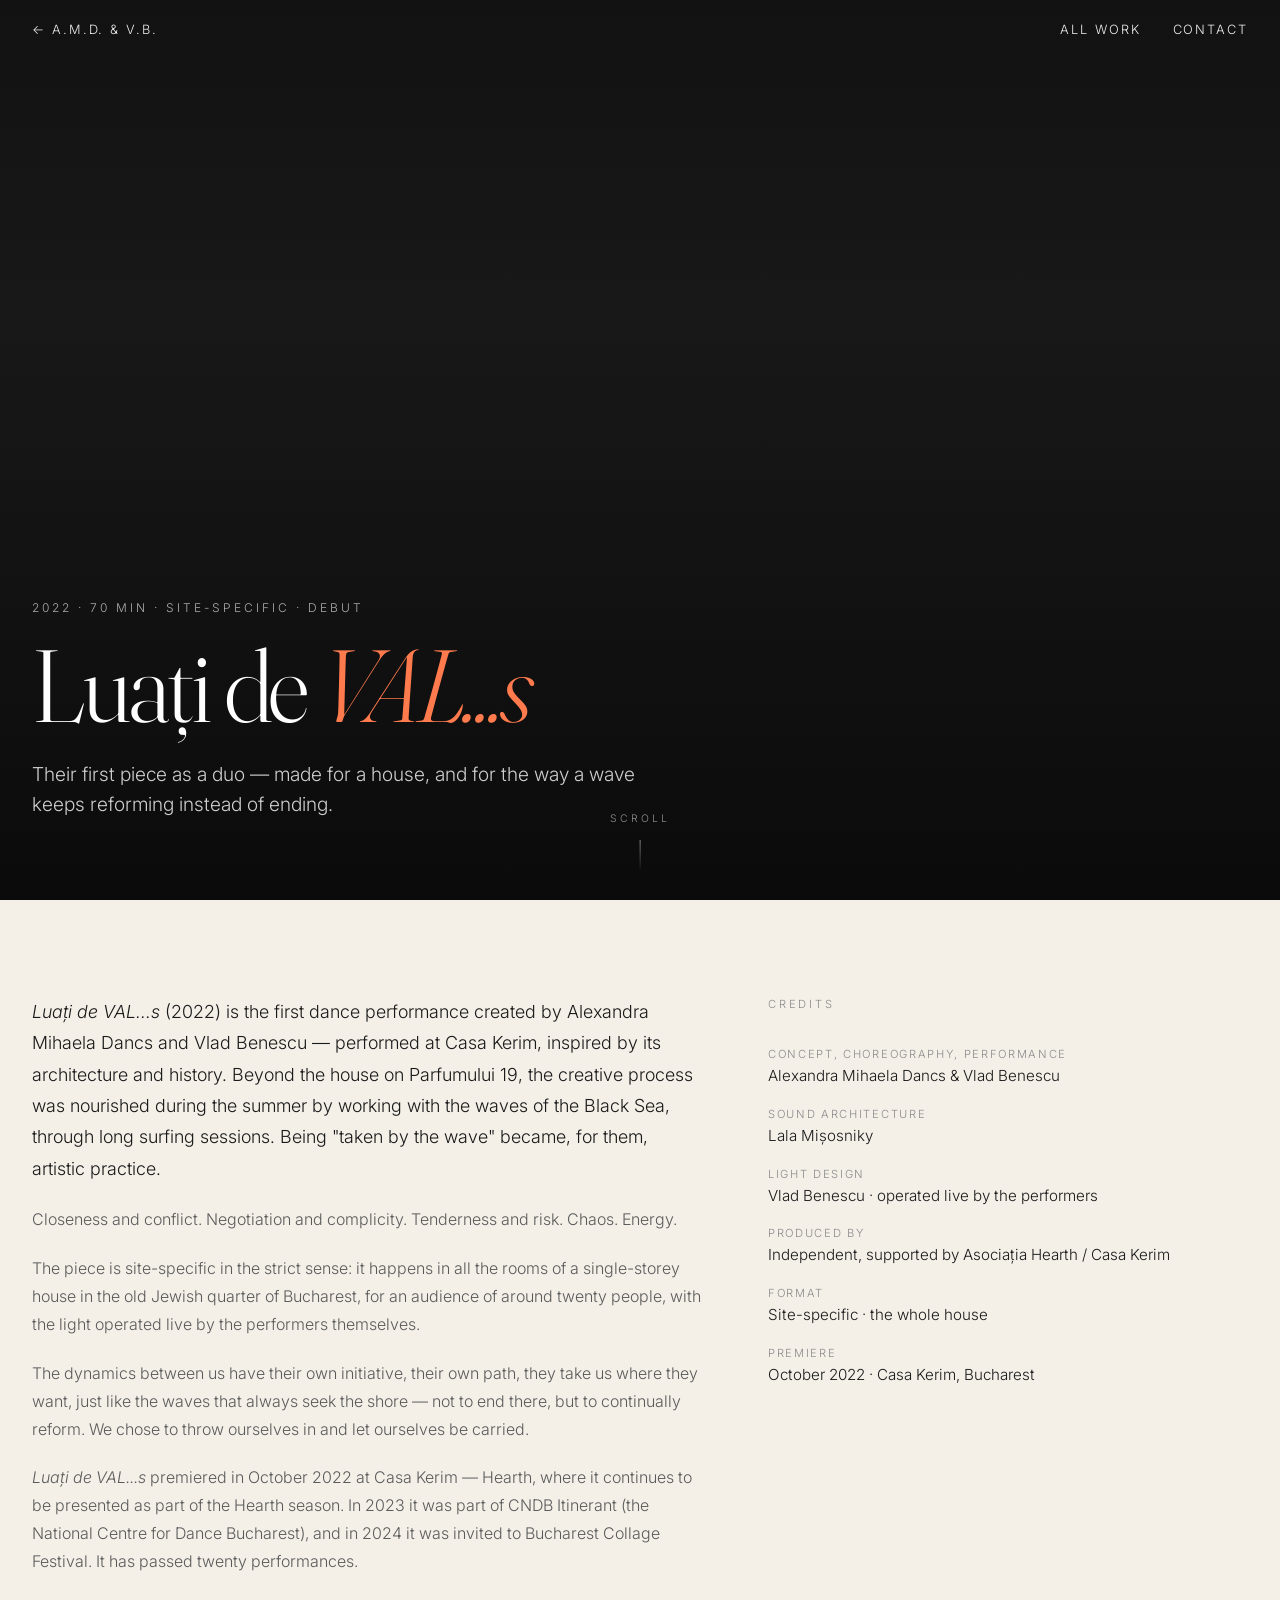
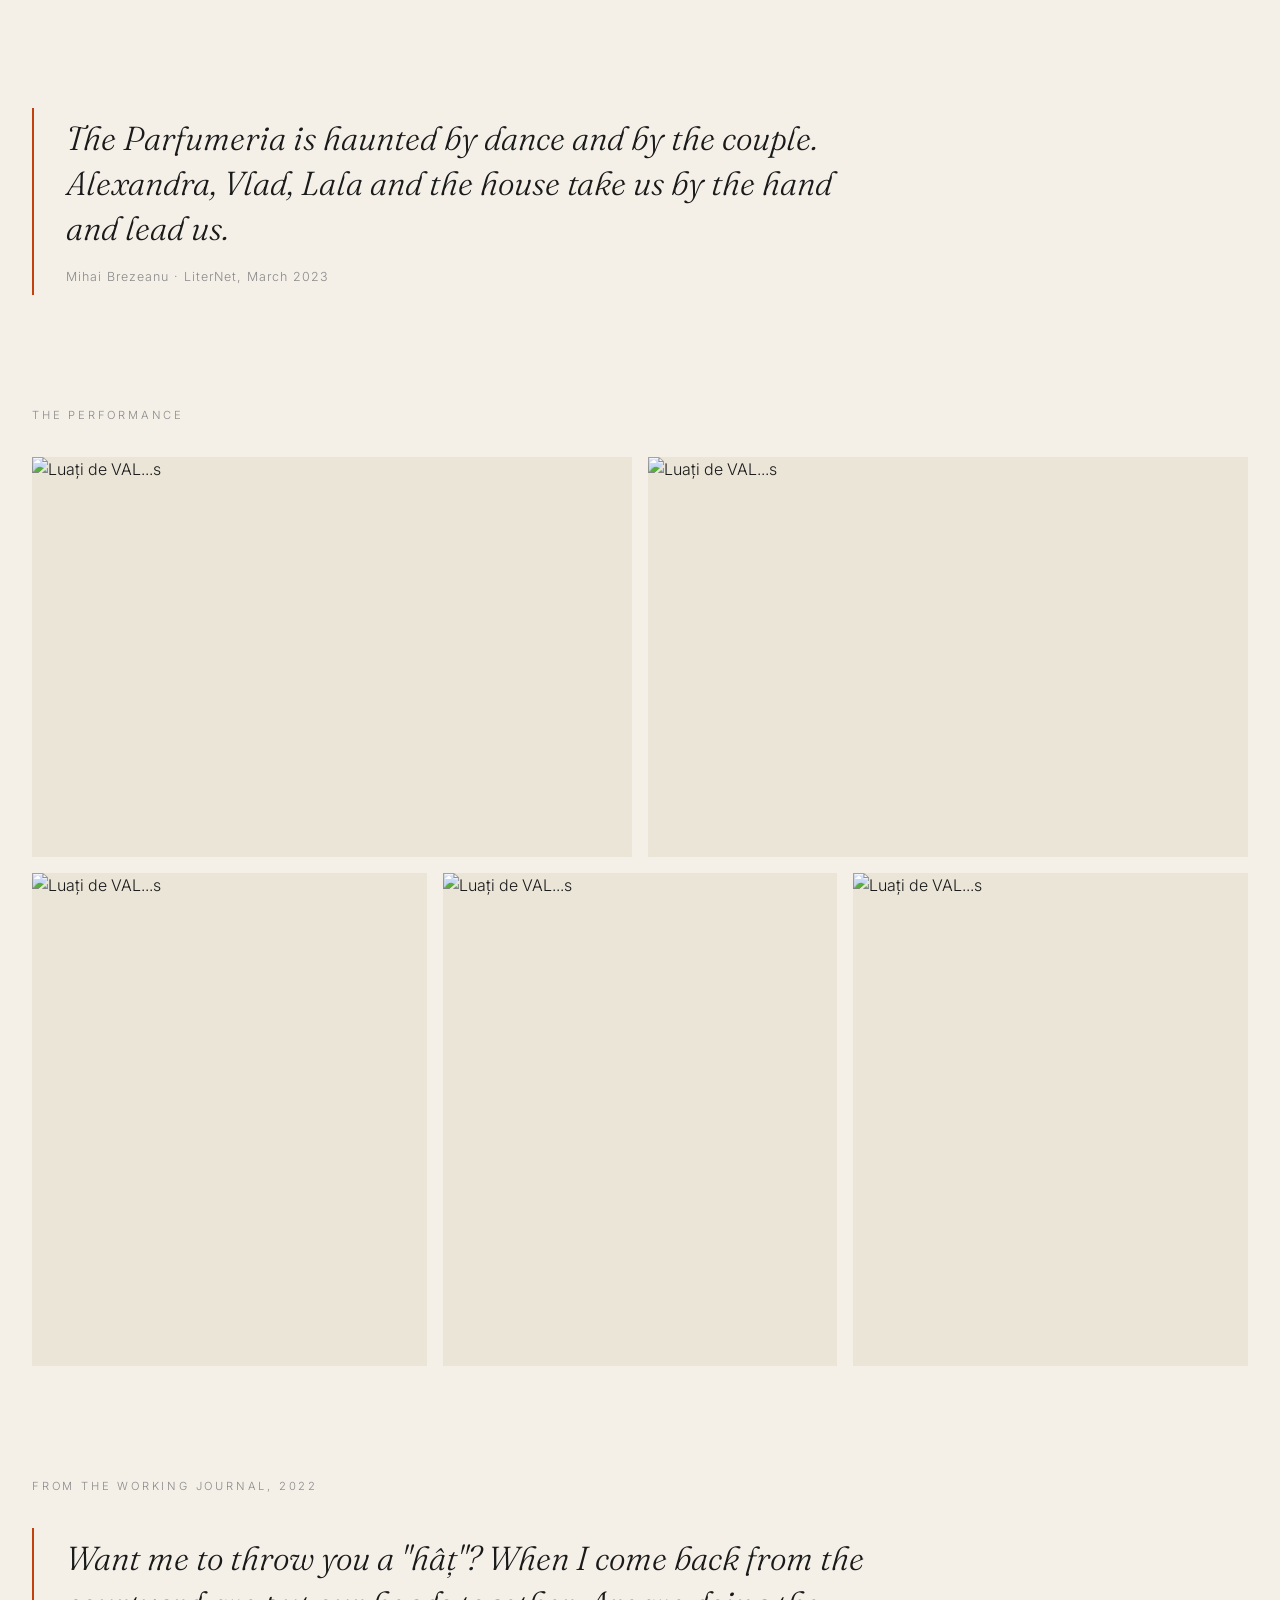
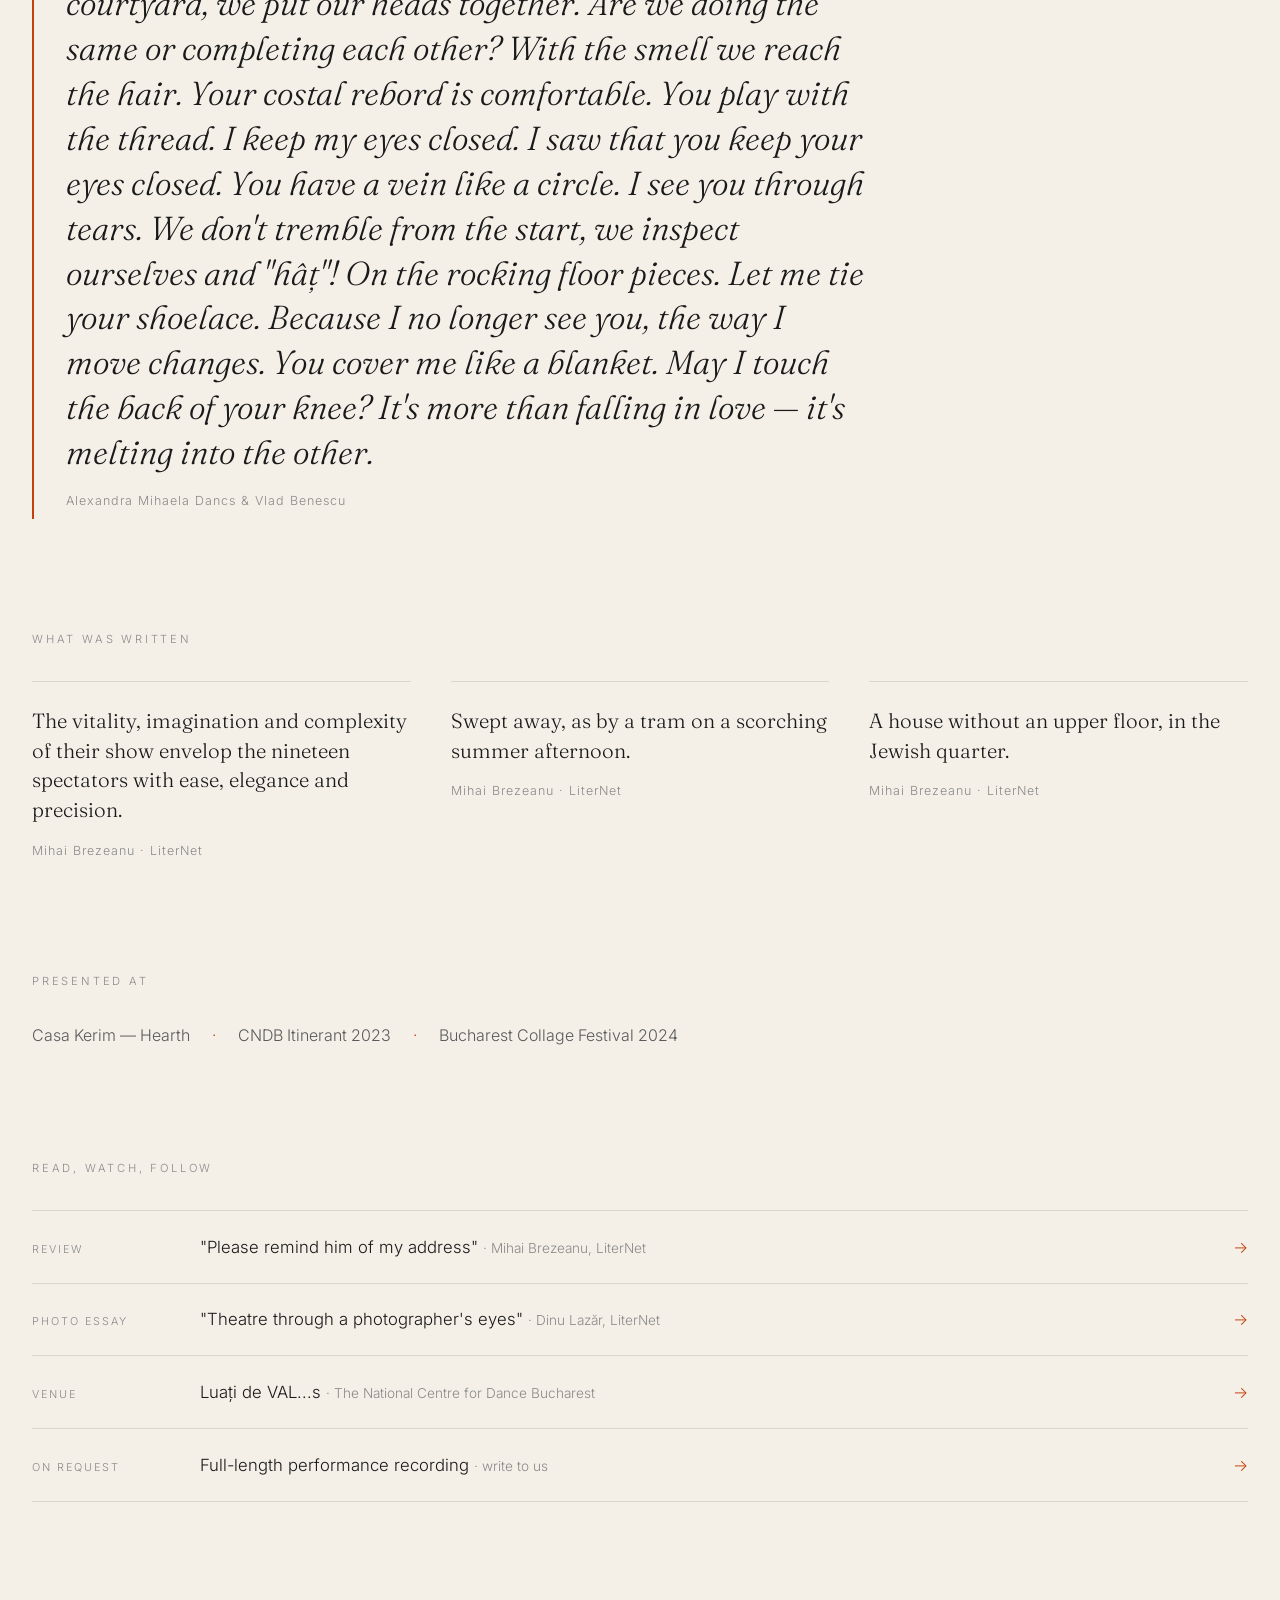
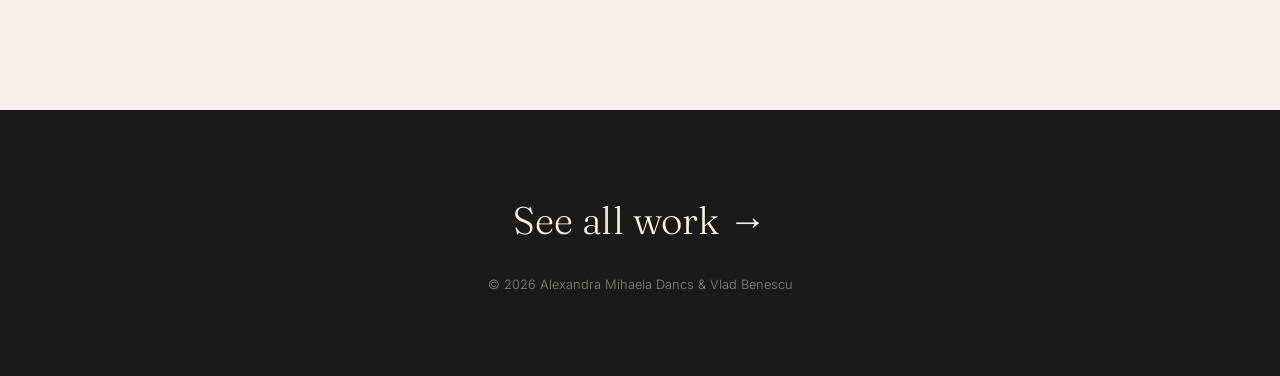
==== luati-de-vals.html @ 738cd543 "Add files via upload" ====
<!DOCTYPE html>
<html lang="en">
<head>
<meta charset="UTF-8">
<meta name="viewport" content="width=device-width, initial-scale=1.0">
<title>Luați de VAL...s &mdash; Alexandra Mihaela Dancs &amp; Vlad Benescu</title>
<meta name="description" content="Luați de VAL...s — the first performance created by Alexandra Mihaela Dancs and Vlad Benescu. A site-specific dance piece for a house on Parfumului street, born out of surfing the Black Sea.">

<meta property="og:title" content="Luați de VAL...s — Dancs &amp; Benescu">
<meta property="og:description" content="Their debut as a duo: a site-specific piece for a house in the old Jewish quarter of Bucharest, nourished by long surfing sessions on the Black Sea.">
<meta property="og:image" content="https://dancs-benescu.com/v01.jpg">
<meta property="og:url" content="https://dancs-benescu.com/luati-de-vals.html">
<meta property="og:type" content="article">

<link rel="preconnect" href="https://fonts.googleapis.com">
<link rel="preconnect" href="https://fonts.gstatic.com" crossorigin>
<link href="https://fonts.googleapis.com/css2?family=Inter:wght@300;400;500&family=Fraunces:opsz,wght@9..144,300;9..144,400;9..144,500&display=swap" rel="stylesheet">

<link rel="stylesheet" href="piece.css">
</head>
<body>

<div class="piece-topbar">
  <a href="index.html">&larr; A.M.D. &amp; V.B.</a>
  <nav>
    <a href="index.html#work">All work</a>
    <a href="index.html#contact">Contact</a>
  </nav>
</div>

<header class="piece-hero">
  <video class="piece-hero-media" id="heroVideo"
         poster="https://dancs-benescu.com/v01.jpg"
         autoplay muted loop playsinline preload="metadata">
    <source src="luati-de-vals-loop.mp4" type="video/mp4">
  </video>
  <div class="piece-hero-overlay"></div>

  <div class="piece-hero-inner">
    <p class="piece-hero-meta">2022 &middot; 70 min &middot; Site-specific &middot; Debut</p>
    <h1 class="piece-hero-title">Luați de <em>VAL...s</em></h1>
    <p class="piece-hero-tagline">
      Their first piece as a duo &mdash; made for a house, and for the way a wave keeps
      reforming instead of ending.
    </p>
  </div>

  <button class="piece-hero-sound" id="soundBtn" hidden>Sound on</button>
  <span class="piece-hero-hint">Scroll</span>
</header>

<main class="piece-page">

  <section class="block reveal">
    <div class="block-split">
      <div class="prose">
        <p>
          <em>Luați de VAL...s</em> (2022) is the first dance performance created by Alexandra Mihaela
          Dancs and Vlad Benescu &mdash; performed at Casa Kerim, inspired by its architecture and
          history. Beyond the house on Parfumului 19, the creative process was nourished during the
          summer by working with the waves of the Black Sea, through long surfing sessions. Being
          "taken by the wave" became, for them, artistic practice.
        </p>
        <p>
          Closeness and conflict. Negotiation and complicity. Tenderness and risk. Chaos. Energy.
        </p>
        <p>
          The piece is site-specific in the strict sense: it happens in all the rooms of a single-storey
          house in the old Jewish quarter of Bucharest, for an audience of around twenty people, with
          the light operated live by the performers themselves.
        </p>
        <p>
          The dynamics between us have their own initiative, their own path, they take us where they
          want, just like the waves that always seek the shore &mdash; not to end there, but to
          continually reform. We chose to throw ourselves in and let ourselves be carried.
        </p>
        <p>
          <em>Luați de VAL...s</em> premiered in October 2022 at Casa Kerim &mdash; Hearth, where it
          continues to be presented as part of the Hearth season. In 2023 it was part of CNDB Itinerant
          (the National Centre for Dance Bucharest), and in 2024 it was invited to Bucharest Collage
          Festival. It has passed twenty performances.
        </p>
      </div>

      <div class="credits">
        <p class="block-label">Credits</p>
        <dl>
          <dt>Concept, choreography, performance</dt>
          <dd>Alexandra Mihaela Dancs &amp; Vlad Benescu</dd>

          <dt>Sound architecture</dt>
          <dd>Lala Mișosniky</dd>

          <dt>Light design</dt>
          <dd>Vlad Benescu &middot; operated live by the performers</dd>

          <dt>Produced by</dt>
          <dd>Independent, supported by Asociația Hearth / Casa Kerim</dd>

          <dt>Format</dt>
          <dd>Site-specific &middot; the whole house</dd>

          <dt>Premiere</dt>
          <dd>October 2022 &middot; Casa Kerim, Bucharest</dd>
        </dl>
      </div>
    </div>
  </section>

  <section class="block reveal">
    <figure class="quote pull-quote">
      <blockquote>
        The Parfumeria is haunted by dance and by the couple. Alexandra, Vlad, Lala and the house take
        us by the hand and lead us.
      </blockquote>
      <figcaption>Mihai Brezeanu &middot; LiterNet, March 2023</figcaption>
    </figure>
  </section>

  <section class="block reveal">
    <p class="block-label">The performance</p>
    <div class="piece-gallery">
      <figure class="pg-half"><img src="https://dancs-benescu.com/v01.jpg" alt="Luați de VAL...s" loading="lazy"></figure>
      <figure class="pg-half"><img src="https://dancs-benescu.com/v02.jpg" alt="Luați de VAL...s" loading="lazy"></figure>
      <figure class="pg-third"><img src="https://dancs-benescu.com/v03.jpg" alt="Luați de VAL...s" loading="lazy"></figure>
      <figure class="pg-third"><img src="https://dancs-benescu.com/v04.jpg" alt="Luați de VAL...s" loading="lazy"></figure>
      <figure class="pg-third"><img src="https://dancs-benescu.com/v05.jpg" alt="Luați de VAL...s" loading="lazy"></figure>
    </div>
  </section>

  <!-- ═══════════ CITAT DIN JURNALUL DE LUCRU ═══════════ -->
  <section class="block reveal">
    <p class="block-label">From the working journal, 2022</p>
    <figure class="quote pull-quote">
      <blockquote>
        Want me to throw you a "hâț"? When I come back from the courtyard, we put our heads together.
        Are we doing the same or completing each other? With the smell we reach the hair. Your costal
        rebord is comfortable. You play with the thread. I keep my eyes closed. I saw that you keep your
        eyes closed. You have a vein like a circle. I see you through tears. We don't tremble from the
        start, we inspect ourselves and "hâț"! On the rocking floor pieces. Let me tie your shoelace.
        Because I no longer see you, the way I move changes. You cover me like a blanket. May I touch
        the back of your knee? It's more than falling in love &mdash; it's melting into the other.
      </blockquote>
      <figcaption>Alexandra Mihaela Dancs &amp; Vlad Benescu</figcaption>
    </figure>
  </section>

  <section class="block reveal">
    <p class="block-label">What was written</p>
    <div class="quotes">

      <figure class="quote">
        <blockquote>
          The vitality, imagination and complexity of their show envelop the nineteen spectators with
          ease, elegance and precision.
        </blockquote>
        <figcaption>Mihai Brezeanu &middot; LiterNet</figcaption>
      </figure>

      <figure class="quote">
        <blockquote>
          Swept away, as by a tram on a scorching summer afternoon.
        </blockquote>
        <figcaption>Mihai Brezeanu &middot; LiterNet</figcaption>
      </figure>

      <figure class="quote">
        <blockquote>
          A house without an upper floor, in the Jewish quarter.
        </blockquote>
        <figcaption>Mihai Brezeanu &middot; LiterNet</figcaption>
      </figure>

    </div>
  </section>

  <section class="block reveal">
    <p class="block-label">Presented at</p>
    <ul class="venue-list">
      <li>Casa Kerim &mdash; Hearth</li>
      <li>CNDB Itinerant 2023</li>
      <li>Bucharest Collage Festival 2024</li>
    </ul>
  </section>

  <section class="block reveal">
    <p class="block-label">Read, watch, follow</p>
    <div class="link-rows">

      <a class="link-row" href="https://agenda.liternet.ro/articol/27188/Mihai-Brezeanu/Sa-i-amintiti-va-rog-frumos-adresa-mea-Luati-de-Vals.html" target="_blank" rel="noopener">
        <span class="link-kind">Review</span>
        <span class="link-title">"Please remind him of my address" <span>· Mihai Brezeanu, LiterNet</span></span>
        <span class="link-arrow">&rarr;</span>
      </a>

      <a class="link-row" href="https://agenda.liternet.ro/articol/27408/Dinu-Lazar/Teatrul-prin-ochi-de-fotograf-XVIII-Luati-de-Vals.html" target="_blank" rel="noopener">
        <span class="link-kind">Photo essay</span>
        <span class="link-title">"Theatre through a photographer's eyes" <span>· Dinu Lazăr, LiterNet</span></span>
        <span class="link-arrow">&rarr;</span>
      </a>

      <a class="link-row" href="https://cndb.ro/new_events/luati-de-val-s-2/" target="_blank" rel="noopener">
        <span class="link-kind">Venue</span>
        <span class="link-title">Luați de VAL...s <span>· The National Centre for Dance Bucharest</span></span>
        <span class="link-arrow">&rarr;</span>
      </a>

      <a class="link-row" href="mailto:vladbenescu@gmail.com?subject=Luati%20de%20VALs%20-%20full-length%20recording%20request">
        <span class="link-kind">On request</span>
        <span class="link-title">Full-length performance recording <span>· write to us</span></span>
        <span class="link-arrow">&rarr;</span>
      </a>

    </div>
  </section>

</main>

<footer class="piece-footer">
  <a href="index.html#work">See all work &rarr;</a>
  <p>&copy; <span id="year">2026</span> Alexandra Mihaela Dancs &amp; Vlad Benescu</p>
</footer>

<div class="zoom" id="zoom">
  <button class="zoom-nav zoom-prev" id="zoomPrev" aria-label="Previous photo">&larr;</button>
  <img alt="">
  <button class="zoom-nav zoom-next" id="zoomNext" aria-label="Next photo">&rarr;</button>
  <span class="zoom-counter" id="zoomCounter"></span>
</div>

<script src="piece.js"></script>
</body>
</html>
---- piece.css ----
/* ═══════════════════════════════════════════════════════════════
   PIECE.CSS — stilul paginilor individuale de spectacol.
   Un singur fișier folosit de toate paginile (trilureelu.html etc.),
   ca să se schimbe designul într-un singur loc.
   Culorile și fonturile sunt aceleași ca în index.html.
   ═══════════════════════════════════════════════════════════════ */

:root {
  --bg: #f4f0e8;
  --bg-soft: #ebe5d8;
  --ink: #1a1a1a;
  --ink-soft: #5a5a5a;
  --ink-faint: #8a8a8a;
  --accent: #c2410c;
  --accent-light: #ff7a4d;
  --line: rgba(26, 26, 26, 0.12);

  --font-sans: 'Inter', system-ui, -apple-system, 'Segoe UI', sans-serif;
  --font-serif: 'Fraunces', Georgia, 'Times New Roman', serif;
  --ease: cubic-bezier(0.22, 1, 0.36, 1);
}

* { margin: 0; padding: 0; box-sizing: border-box; }

html { scroll-behavior: smooth; }

body {
  background: var(--bg);
  color: var(--ink);
  font-family: var(--font-sans);
  font-weight: 300;
  line-height: 1.6;
  -webkit-font-smoothing: antialiased;
  overflow-x: hidden;
}

img { max-width: 100%; display: block; }

.sr-only {
  position: absolute;
  width: 1px; height: 1px;
  padding: 0; margin: -1px;
  overflow: hidden;
  clip: rect(0 0 0 0);
  white-space: nowrap;
}

/* ============ BARA DE SUS ============ */
.piece-topbar {
  position: fixed;
  top: 0; left: 0; right: 0;
  z-index: 100;
  display: flex;
  justify-content: space-between;
  align-items: center;
  padding: 1.25rem 2rem;
  color: #fff;
  mix-blend-mode: difference;
  font-size: 0.8rem;
  letter-spacing: 0.15em;
  text-transform: uppercase;
}

.piece-topbar a { color: inherit; text-decoration: none; transition: opacity 0.3s; }
.piece-topbar a:hover { opacity: 0.6; }
.piece-topbar nav { display: flex; gap: 2rem; }

/* ============ HERO CU VIDEO ============
   <video> rulează un loop scurt, fără sunet. Dacă fișierul video
   lipsește sau browserul refuză autoplay, rămâne afișat `poster`,
   care se mișcă lent (ken-burns) ca să nu pară înghețat. */
.piece-hero {
  position: relative;
  height: 100svh;
  min-height: 32rem;
  overflow: hidden;
  display: flex;
  align-items: flex-end;
  background: var(--ink);
}

.piece-hero-media {
  position: absolute;
  inset: 0;
  width: 100%;
  height: 100%;
  object-fit: cover;
  animation: ken-burns 24s var(--ease) infinite alternate;
}

@keyframes ken-burns {
  from { transform: scale(1.04) translate3d(0, 0, 0); }
  to   { transform: scale(1.14) translate3d(-1.5%, -1.5%, 0); }
}

/* întunecă imaginea ca textul să rămână lizibil */
.piece-hero-overlay {
  position: absolute;
  inset: 0;
  background:
    linear-gradient(180deg, rgba(8,8,8,0.45) 0%, rgba(8,8,8,0.1) 35%, rgba(8,8,8,0.85) 100%);
}

.piece-hero-inner {
  position: relative;
  z-index: 2;
  width: 100%;
  max-width: 1400px;
  margin: 0 auto;
  padding: 0 2rem 5rem;
  color: #fff;
}

.piece-hero-meta {
  font-size: 0.75rem;
  letter-spacing: 0.25em;
  text-transform: uppercase;
  color: rgba(255, 255, 255, 0.65);
  margin-bottom: 1.25rem;
}

.piece-hero-title {
  font-family: var(--font-serif);
  font-weight: 300;
  font-size: clamp(2.75rem, 8vw, 6.5rem);
  line-height: 0.95;
  letter-spacing: -0.03em;
}

.piece-hero-title em { font-style: italic; color: var(--accent-light); }

.piece-hero-tagline {
  margin-top: 1.5rem;
  max-width: 40rem;
  font-size: clamp(1rem, 1.6vw, 1.2rem);
  color: rgba(255, 255, 255, 0.8);
}

/* indicatorul de scroll — dispare după ce pleci de pe hero */
.piece-hero-hint {
  position: absolute;
  left: 50%;
  bottom: 1.75rem;
  transform: translateX(-50%);
  z-index: 3;
  color: rgba(255, 255, 255, 0.55);
  font-size: 0.65rem;
  letter-spacing: 0.3em;
  text-transform: uppercase;
  transition: opacity 0.6s var(--ease);
}

.piece-hero-hint::after {
  content: '';
  display: block;
  width: 1px;
  height: 2rem;
  margin: 0.75rem auto 0;
  background: linear-gradient(rgba(255,255,255,0.5), transparent);
}

body.scrolled .piece-hero-hint { opacity: 0; }

/* buton de sunet, apare doar când există video cu sunet */
.piece-hero-sound {
  position: absolute;
  right: 2rem;
  bottom: 2rem;
  z-index: 3;
  background: rgba(0, 0, 0, 0.35);
  border: 1px solid rgba(255, 255, 255, 0.35);
  color: #fff;
  font-family: var(--font-sans);
  font-size: 0.65rem;
  letter-spacing: 0.2em;
  text-transform: uppercase;
  padding: 0.6rem 1rem;
  cursor: pointer;
  transition: background 0.25s ease;
}

.piece-hero-sound:hover { background: rgba(0, 0, 0, 0.6); }
.piece-hero-sound[hidden] { display: none; }

/* ============ STRUCTURA PAGINII ============ */
.piece-page {
  max-width: 1400px;
  margin: 0 auto;
  padding: 6rem 2rem;
}

.block { margin-bottom: 7rem; }

.block-label {
  font-size: 0.7rem;
  letter-spacing: 0.25em;
  text-transform: uppercase;
  color: var(--ink-faint);
  margin-bottom: 2rem;
}

/* text lung + credite, două coloane */
.block-split {
  display: grid;
  grid-template-columns: 1.4fr 1fr;
  gap: 4rem;
}

.prose p {
  font-size: clamp(1rem, 1.2vw, 1.1rem);
  line-height: 1.75;
  margin-bottom: 1.3rem;
  color: var(--ink-soft);
}

.prose p:first-child { color: var(--ink); font-size: clamp(1.1rem, 1.4vw, 1.25rem); }
.prose em { font-style: italic; }

/* ============ CREDITE ============ */
.credits dl { margin: 0; }

.credits dt {
  font-size: 0.7rem;
  letter-spacing: 0.15em;
  text-transform: uppercase;
  color: var(--ink-faint);
  margin-top: 1.1rem;
}

.credits dd { margin: 0 0 0.3rem; font-size: 0.95rem; }

/* ============ CITATE DIN PRESĂ ============ */
.quotes {
  display: grid;
  grid-template-columns: repeat(auto-fit, minmax(20rem, 1fr));
  gap: 2.5rem;
}

.quote {
  border-top: 1px solid var(--line);
  padding-top: 1.5rem;
}

.quote blockquote {
  font-family: var(--font-serif);
  font-size: clamp(1.15rem, 1.6vw, 1.4rem);
  line-height: 1.45;
  color: var(--ink);
  margin-bottom: 1rem;
}

.quote figcaption {
  font-size: 0.78rem;
  letter-spacing: 0.08em;
  color: var(--ink-faint);
}

.quote figcaption a { color: var(--ink-faint); }
.quote figcaption a:hover { color: var(--accent); }

/* un citat mare, singur pe rând */
.pull-quote {
  border: none;
  border-left: 2px solid var(--accent);
  padding: 0.5rem 0 0.5rem 2rem;
  max-width: 52rem;
}

.pull-quote blockquote {
  font-size: clamp(1.4rem, 2.6vw, 2.1rem);
  font-style: italic;
  line-height: 1.35;
}

/* ============ GALERIE ============ */
.piece-gallery {
  display: grid;
  grid-template-columns: repeat(12, 1fr);
  gap: 1rem;
}

.piece-gallery figure {
  overflow: hidden;
  background: var(--bg-soft);
  margin: 0;
}

.piece-gallery img {
  width: 100%;
  height: 100%;
  object-fit: cover;
  cursor: zoom-in;
  transition: transform 1.2s var(--ease);
}

.piece-gallery figure:hover img { transform: scale(1.04); }

.pg-wide  { grid-column: span 12; aspect-ratio: 21/9; }
.pg-half  { grid-column: span 6;  aspect-ratio: 3/2; }
.pg-third { grid-column: span 4;  aspect-ratio: 4/5; }

/* ============ VIDEO ÎN PAGINĂ ============ */
.video-wide {
  position: relative;
  width: 100%;
  aspect-ratio: 16/9;
  background: var(--bg-soft);
  margin-bottom: 1rem;
}

.video-wide iframe {
  position: absolute;
  inset: 0;
  width: 100%;
  height: 100%;
  border: 0;
}

.video-caption { font-size: 0.85rem; color: var(--ink-faint); }

/* ============ LOCURI UNDE A FOST JUCAT ============ */
.venue-list {
  display: flex;
  flex-wrap: wrap;
  gap: 1rem 3rem;
  list-style: none;
}

.venue-list li { font-size: 1rem; color: var(--ink-soft); position: relative; }

.venue-list li + li::before {
  content: '·';
  position: absolute;
  left: -1.6rem;
  color: var(--accent);
}

/* ============ LINKURI ============ */
.link-rows { border-top: 1px solid var(--line); }

.link-row {
  display: grid;
  grid-template-columns: 9rem 1fr auto;
  gap: 1.5rem;
  align-items: baseline;
  padding: 1.4rem 0;
  border-bottom: 1px solid var(--line);
  text-decoration: none;
  color: var(--ink);
  transition: background 0.25s ease, padding 0.25s ease;
}

.link-row:hover { background: var(--bg-soft); padding-left: 1rem; padding-right: 1rem; }

.link-kind {
  font-size: 0.68rem;
  letter-spacing: 0.18em;
  text-transform: uppercase;
  color: var(--ink-faint);
}

.link-title { font-size: 1.05rem; }
.link-title span { color: var(--ink-faint); font-size: 0.85rem; }
.link-arrow { color: var(--accent); }

/* ============ ÎNAPOI / FOOTER ============ */
.piece-footer {
  background: var(--ink);
  color: var(--bg);
  padding: 5rem 2rem;
  text-align: center;
}

.piece-footer a {
  color: var(--bg);
  text-decoration: none;
  font-family: var(--font-serif);
  font-size: clamp(1.5rem, 3vw, 2.4rem);
  transition: color 0.3s;
}

.piece-footer a:hover { color: var(--accent-light); }
.piece-footer p { margin-top: 1.5rem; font-size: 0.8rem; color: rgba(244, 240, 232, 0.5); }

/* ============ POZĂ MĂRITĂ ============ */
.zoom {
  position: fixed;
  inset: 0;
  background: rgba(8, 8, 8, 0.97);
  z-index: 10000;
  display: none;
  align-items: center;
  justify-content: center;
  padding: 2rem;
  cursor: zoom-out;
}

.zoom.open { display: flex; }

.zoom img { max-width: 100%; max-height: 100%; object-fit: contain; }

.zoom-nav {
  position: absolute;
  top: 50%;
  transform: translateY(-50%);
  background: none;
  border: none;
  color: rgba(255, 255, 255, 0.7);
  font-family: var(--font-sans);
  font-size: 2rem;
  line-height: 1;
  padding: 1.2rem;
  cursor: pointer;
  z-index: 2;
  transition: color 0.2s ease;
}

.zoom-nav:hover { color: #fff; }
.zoom-prev { left: 0.5rem; }
.zoom-next { right: 0.5rem; }
.zoom-nav[hidden] { display: none; }

.zoom-counter {
  position: absolute;
  bottom: 1.5rem;
  left: 50%;
  transform: translateX(-50%);
  color: rgba(255, 255, 255, 0.55);
  font-size: 0.75rem;
  letter-spacing: 0.15em;
}

body.zoom-open { overflow: hidden; }

/* ============ APARIȚIE LA SCROLL ============ */
.reveal {
  opacity: 0;
  transform: translateY(28px);
  transition: opacity 1s var(--ease), transform 1s var(--ease);
}

.reveal.in-view { opacity: 1; transform: translateY(0); }

/* ============ TELEFON ============ */
@media (max-width: 800px) {
  .piece-topbar { padding: 1rem 1.25rem; font-size: 0.7rem; letter-spacing: 0.1em; }
  .piece-topbar nav { gap: 1.25rem; }

  .piece-hero-inner { padding: 0 1.25rem 4rem; }
  .piece-hero-sound { right: 1.25rem; bottom: 1.25rem; }

  .piece-page { padding: 4rem 1.25rem; }
  .block { margin-bottom: 4.5rem; }
  .block-split { grid-template-columns: 1fr; gap: 2.5rem; }

  .quotes { gap: 2rem; }
  .pull-quote { padding-left: 1.25rem; }

  .piece-gallery { grid-template-columns: 1fr 1fr; gap: 0.5rem; }
  .piece-gallery figure { grid-column: auto !important; aspect-ratio: 1/1 !important; }

  .link-row { grid-template-columns: 1fr auto; gap: 0.4rem 1rem; }
  .link-kind { grid-column: 1 / -1; }

  .zoom { padding: 1rem; }
  .zoom-nav { font-size: 1.6rem; padding: 0.9rem 0.6rem; }
  .zoom-prev { left: 0; }
  .zoom-next { right: 0; }
}

@media (prefers-reduced-motion: reduce) {
  *, *::before, *::after {
    animation-duration: 0.01ms !important;
    animation-iteration-count: 1 !important;
    transition-duration: 0.01ms !important;
  }
  html { scroll-behavior: auto; }
  .piece-hero-media { animation: none; }
}
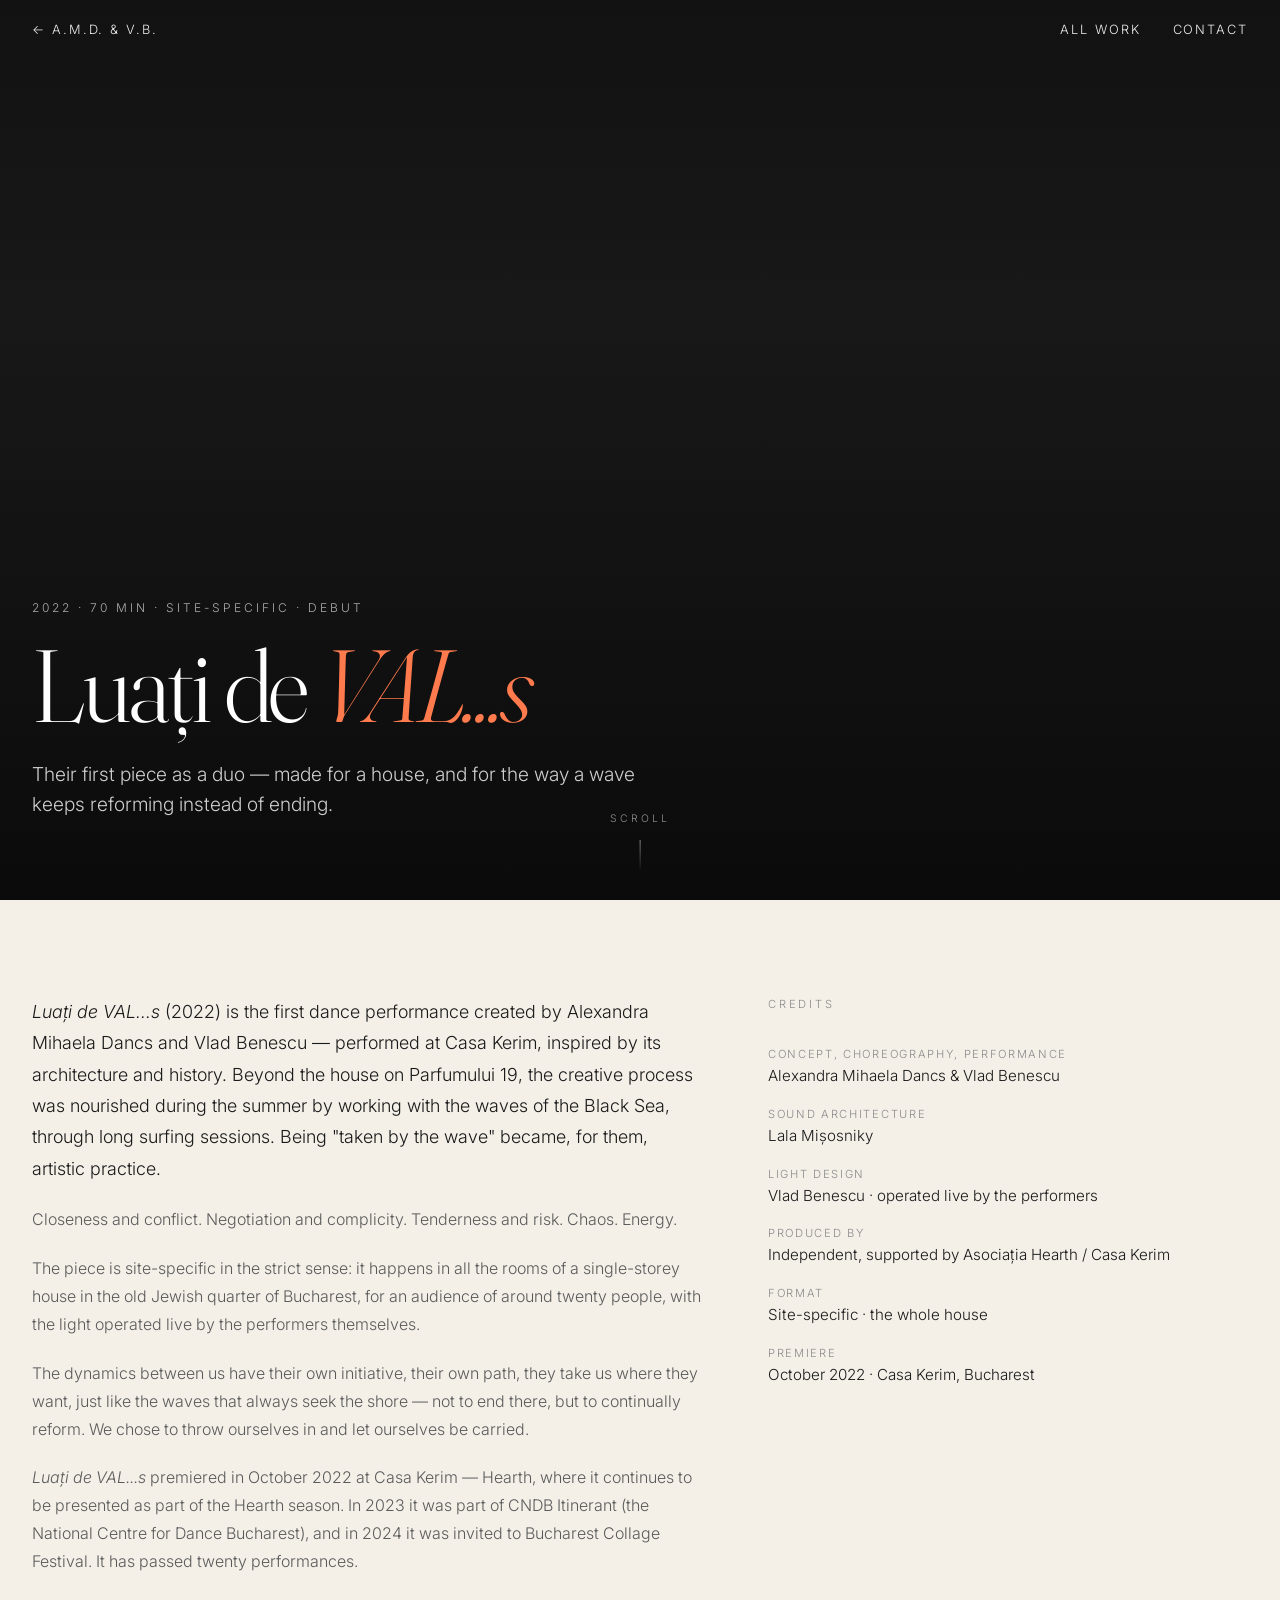
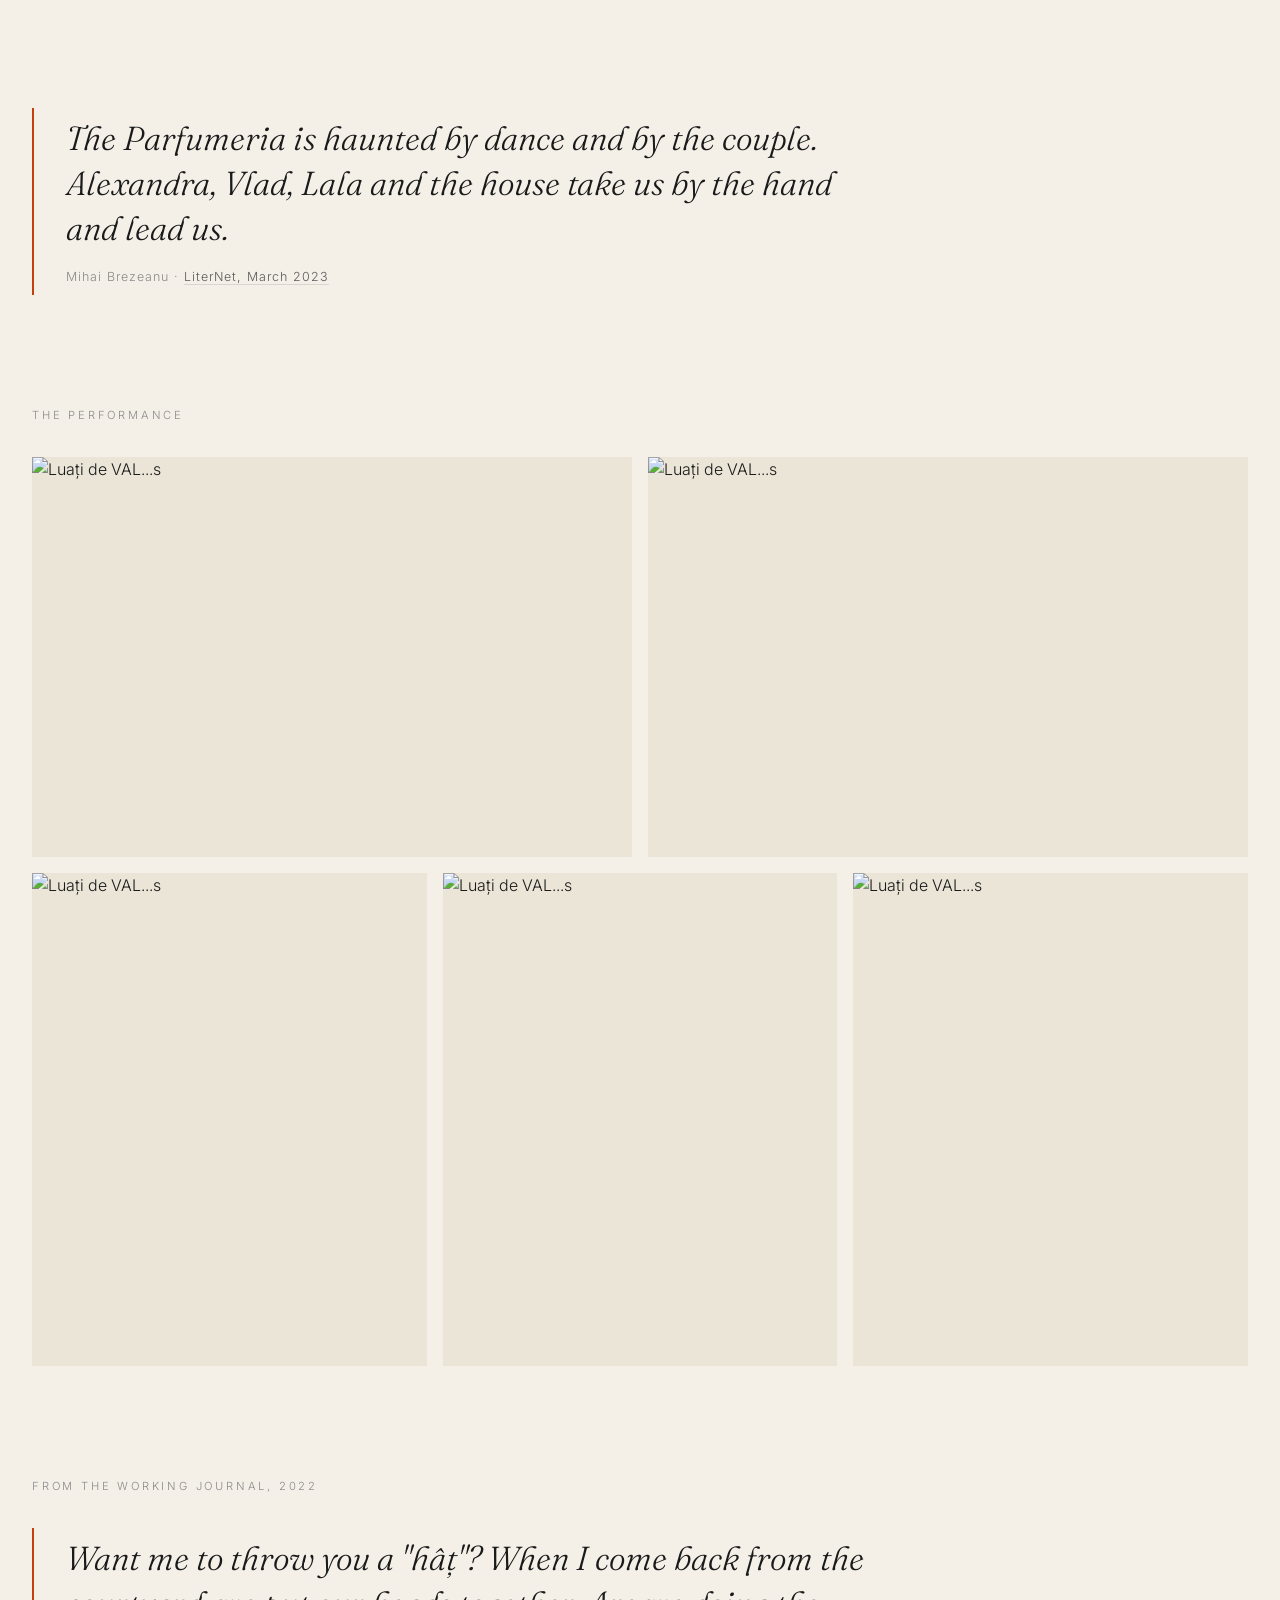
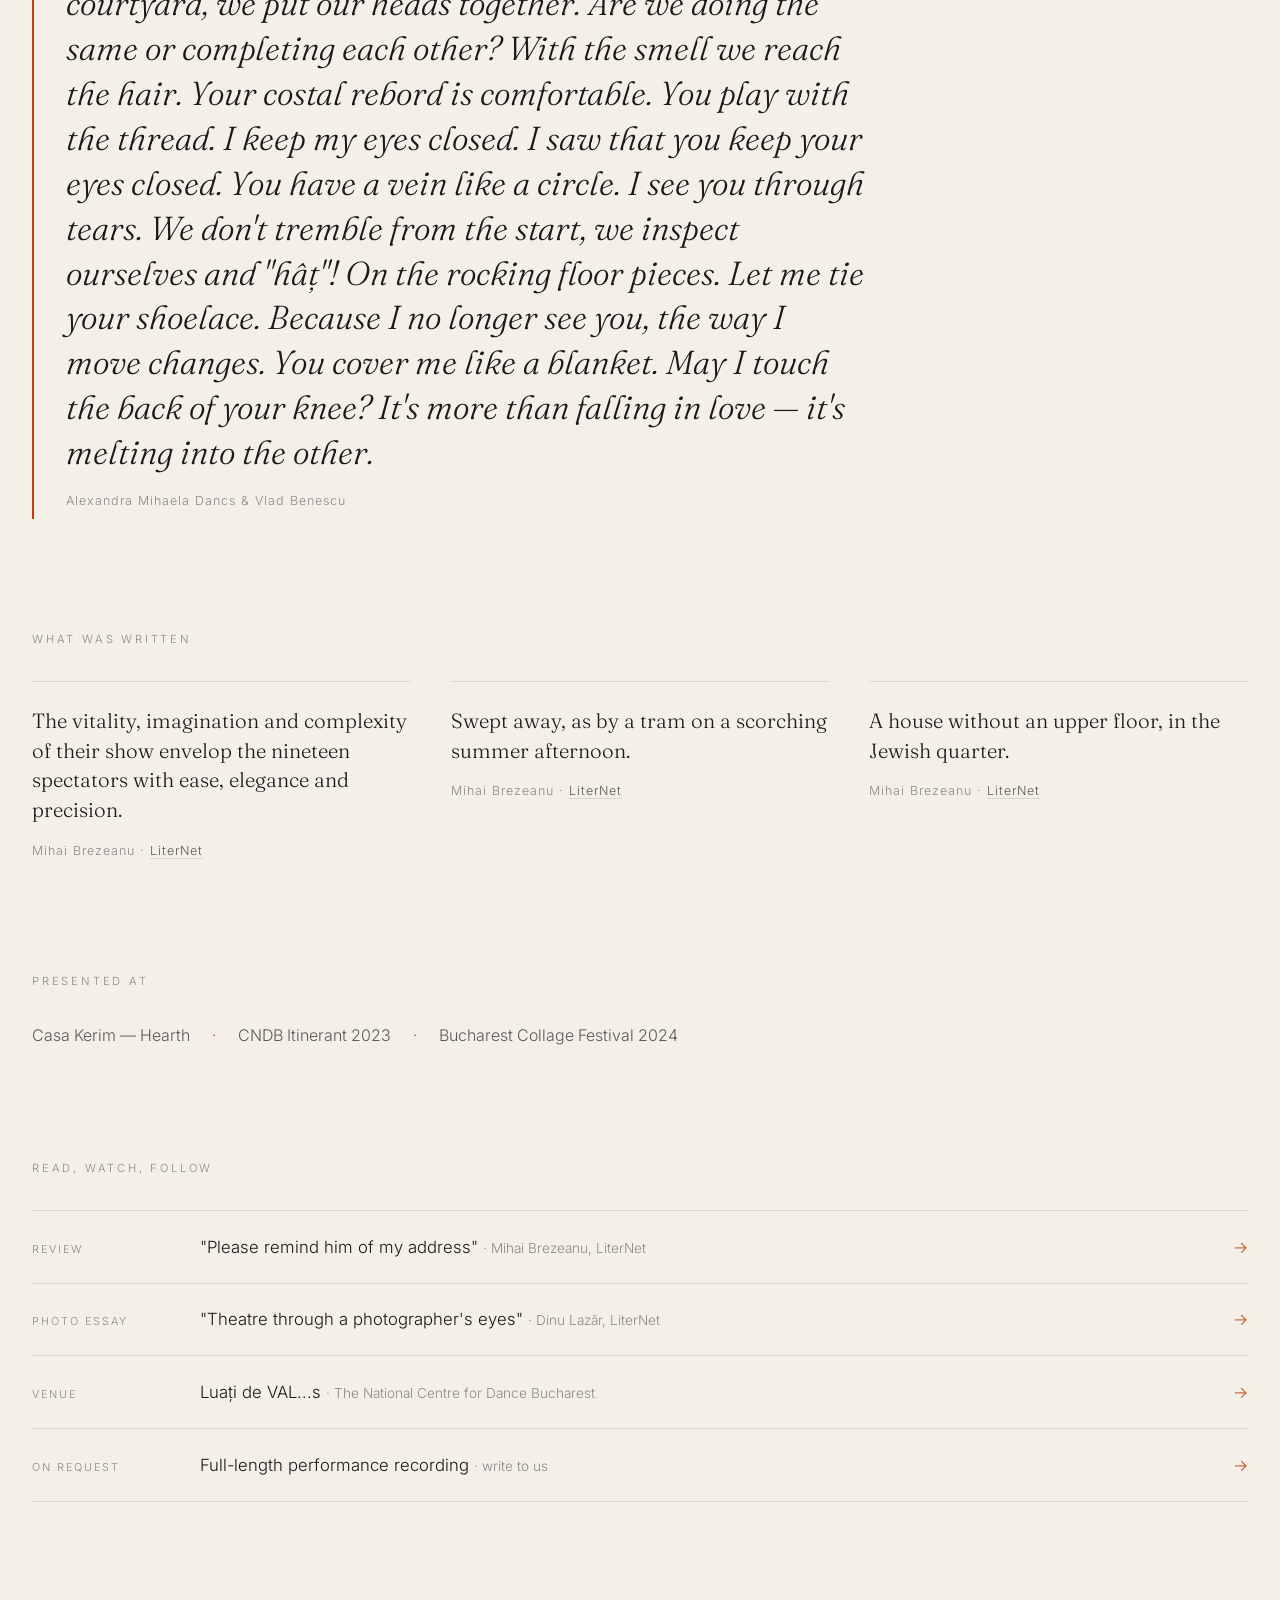
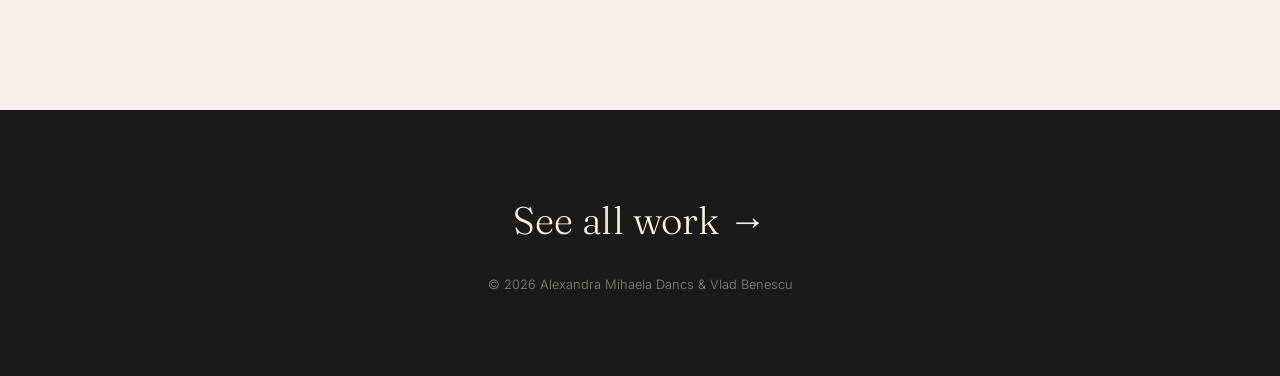
==== commit e38a604b: "Add files via upload" ====
--- a/luati-de-vals.html
+++ b/luati-de-vals.html
@@ -113,7 +113,7 @@
         The Parfumeria is haunted by dance and by the couple. Alexandra, Vlad, Lala and the house take
         us by the hand and lead us.
       </blockquote>
-      <figcaption>Mihai Brezeanu &middot; LiterNet, March 2023</figcaption>
+      <figcaption>Mihai Brezeanu &middot; <a href="https://agenda.liternet.ro/articol/27188/Mihai-Brezeanu/Sa-i-amintiti-va-rog-frumos-adresa-mea-Luati-de-Vals.html" target="_blank" rel="noopener">LiterNet, March 2023</a></figcaption>
     </figure>
   </section>
 
@@ -154,21 +154,21 @@
           The vitality, imagination and complexity of their show envelop the nineteen spectators with
           ease, elegance and precision.
         </blockquote>
-        <figcaption>Mihai Brezeanu &middot; LiterNet</figcaption>
+        <figcaption>Mihai Brezeanu &middot; <a href="https://agenda.liternet.ro/articol/27188/Mihai-Brezeanu/Sa-i-amintiti-va-rog-frumos-adresa-mea-Luati-de-Vals.html" target="_blank" rel="noopener">LiterNet</a></figcaption>
       </figure>
 
       <figure class="quote">
         <blockquote>
           Swept away, as by a tram on a scorching summer afternoon.
         </blockquote>
-        <figcaption>Mihai Brezeanu &middot; LiterNet</figcaption>
+        <figcaption>Mihai Brezeanu &middot; <a href="https://agenda.liternet.ro/articol/27188/Mihai-Brezeanu/Sa-i-amintiti-va-rog-frumos-adresa-mea-Luati-de-Vals.html" target="_blank" rel="noopener">LiterNet</a></figcaption>
       </figure>
 
       <figure class="quote">
         <blockquote>
           A house without an upper floor, in the Jewish quarter.
         </blockquote>
-        <figcaption>Mihai Brezeanu &middot; LiterNet</figcaption>
+        <figcaption>Mihai Brezeanu &middot; <a href="https://agenda.liternet.ro/articol/27188/Mihai-Brezeanu/Sa-i-amintiti-va-rog-frumos-adresa-mea-Luati-de-Vals.html" target="_blank" rel="noopener">LiterNet</a></figcaption>
       </figure>
 
     </div>
--- a/piece.css
+++ b/piece.css
@@ -255,8 +255,14 @@
   color: var(--ink-faint);
 }
 
-.quote figcaption a { color: var(--ink-faint); }
-.quote figcaption a:hover { color: var(--accent); }
+.quote figcaption a {
+  color: var(--ink-soft);
+  text-decoration: none;
+  border-bottom: 1px solid var(--line);
+  transition: color 0.2s ease, border-color 0.2s ease;
+}
+
+.quote figcaption a:hover { color: var(--accent); border-bottom-color: var(--accent); }
 
 /* un citat mare, singur pe rând */
 .pull-quote {
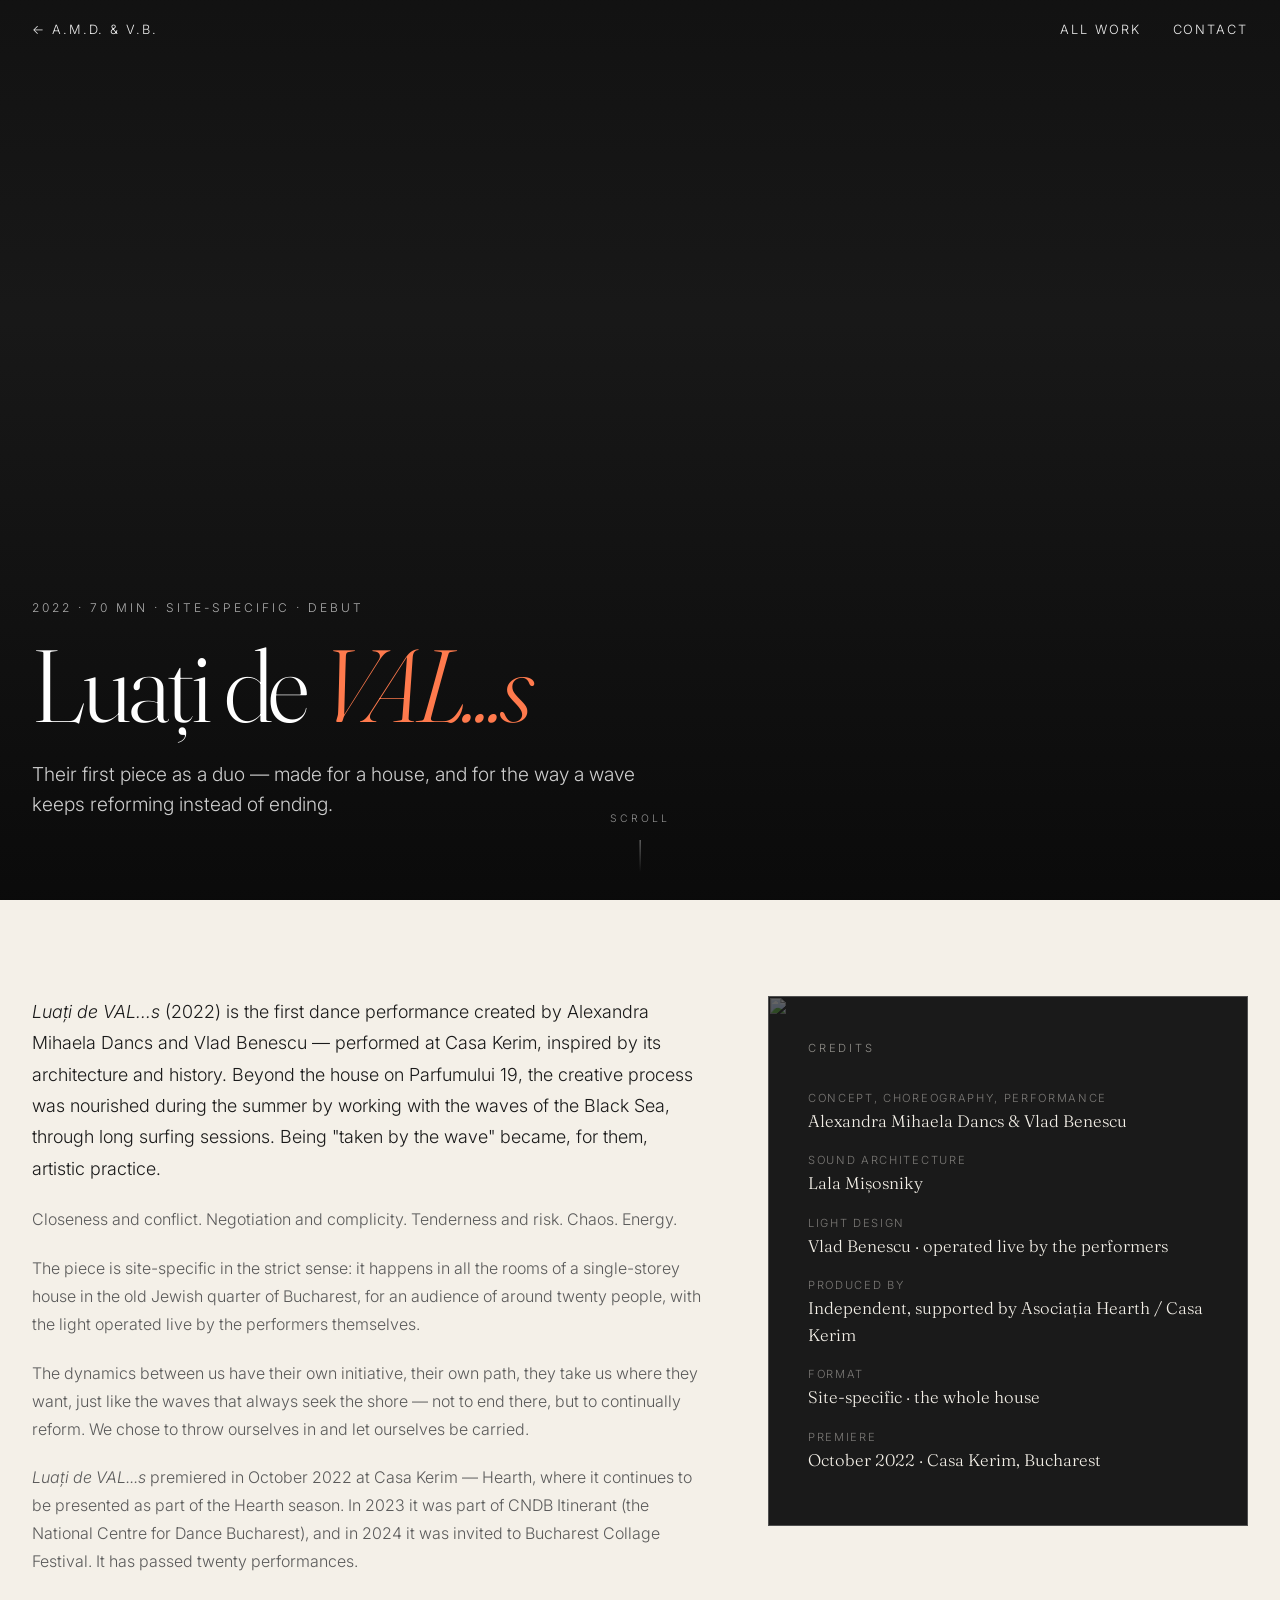
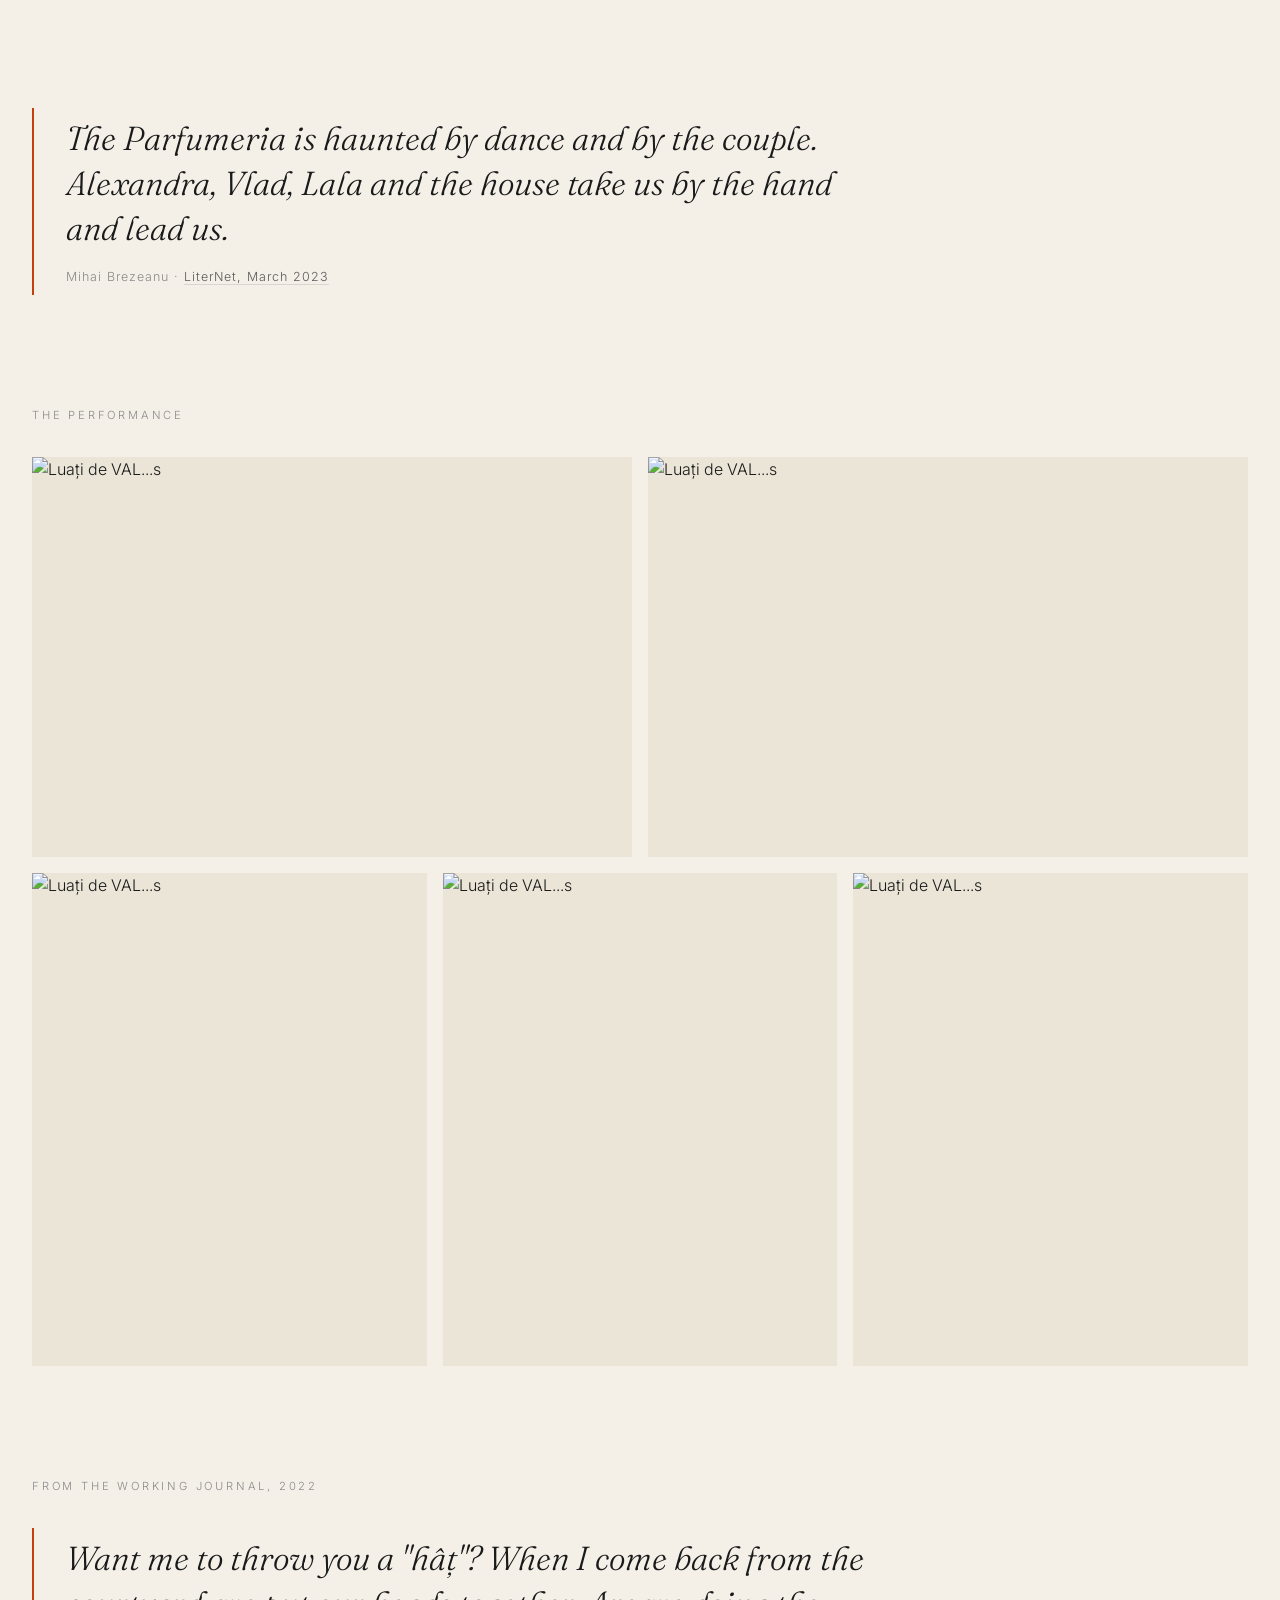
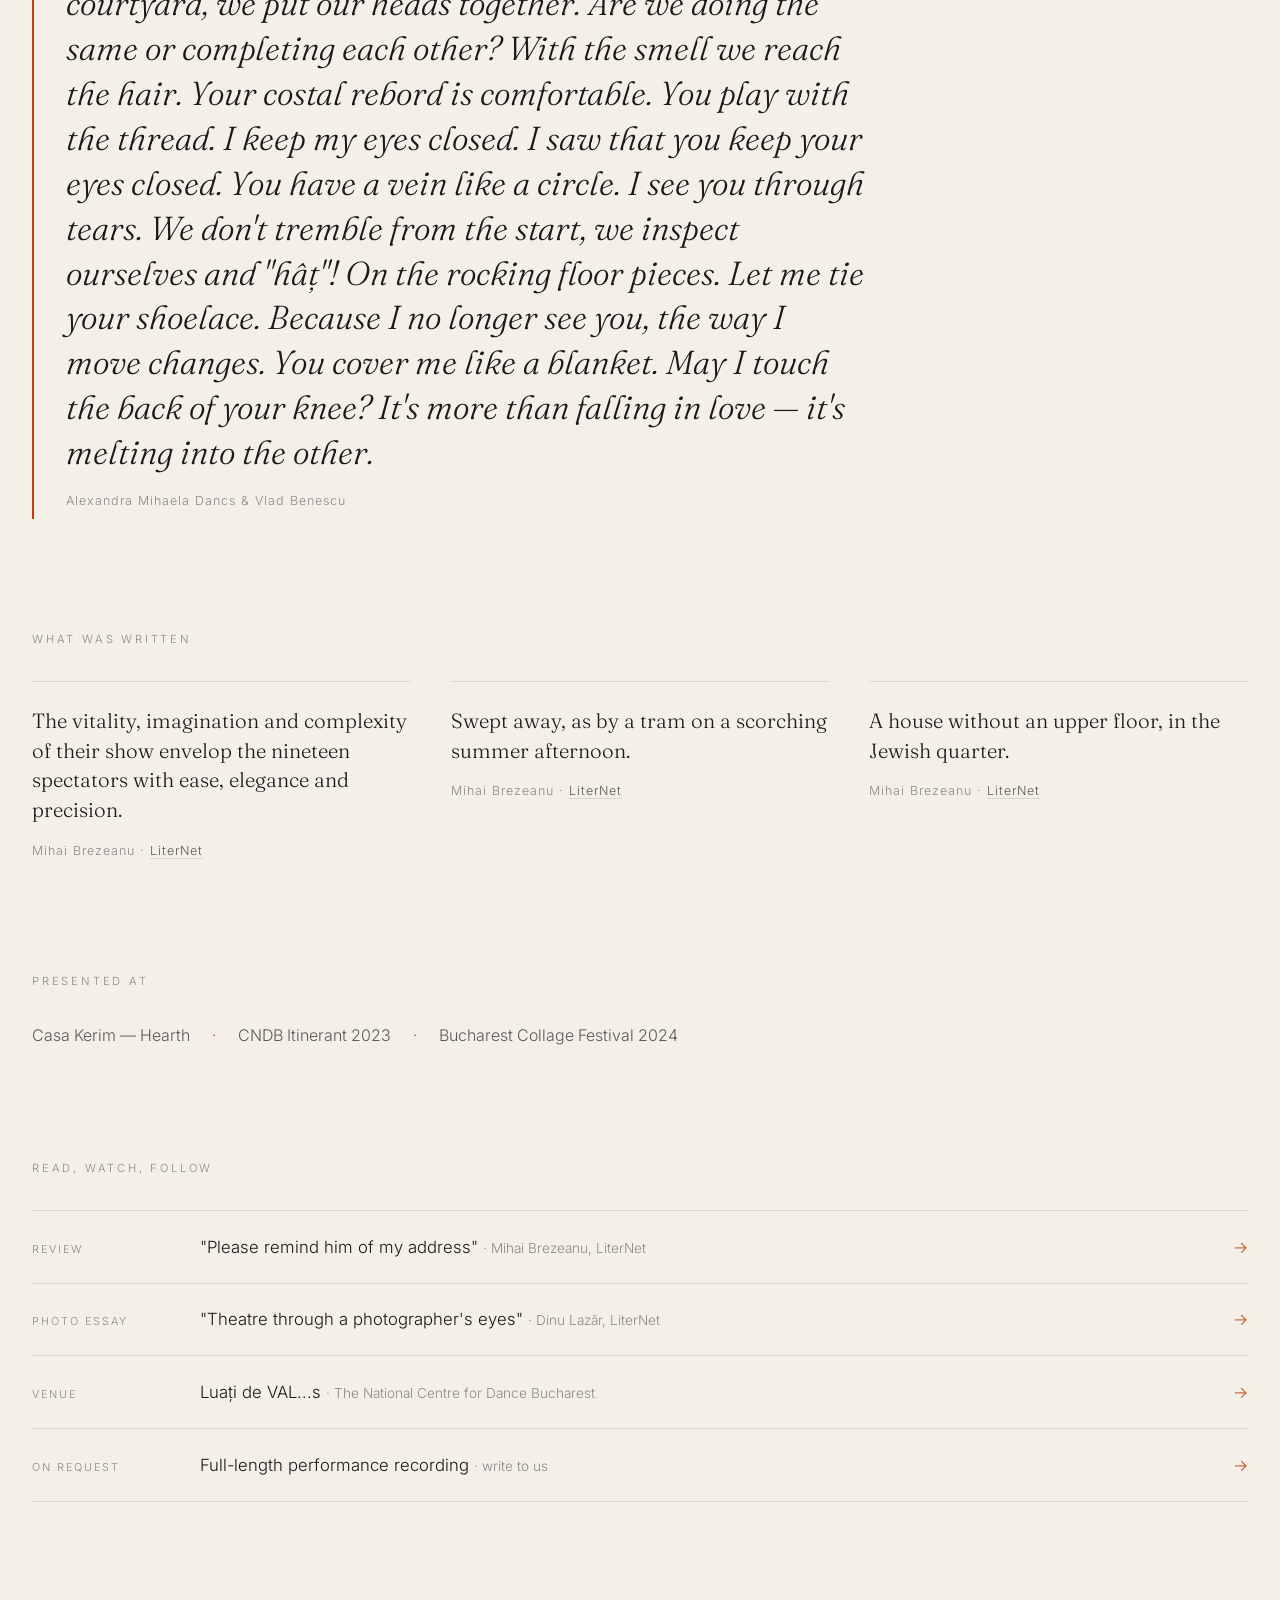
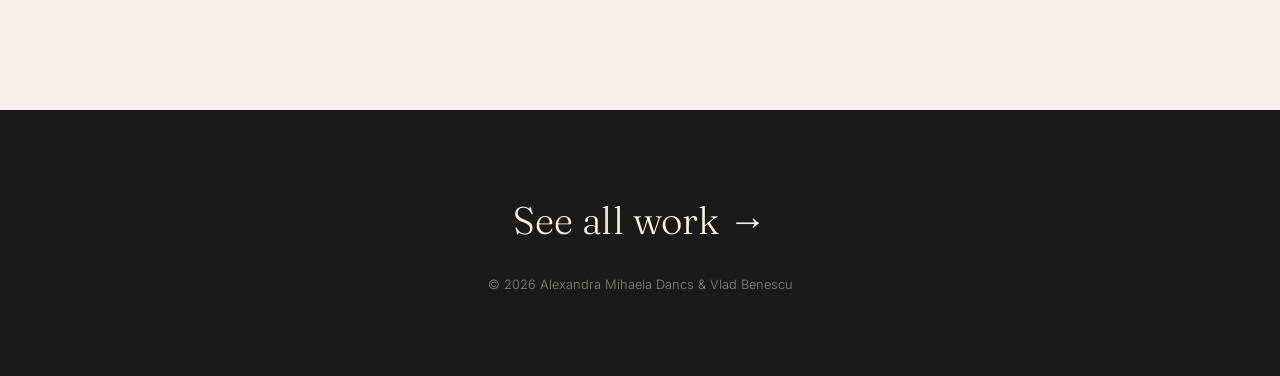
==== commit 4a912035: "Add files via upload" ====
--- a/luati-de-vals.html
+++ b/luati-de-vals.html
@@ -28,7 +28,10 @@
   </nav>
 </div>
 
-<header class="piece-hero">
+<header class="piece-hero piece-hero--portrait">
+  <!-- videoul e vertical, așa că se vede întreg; golul lateral îl umple
+       aceeași imagine, mărită și neclară -->
+  <img class="piece-hero-backdrop" src="https://dancs-benescu.com/v01.jpg" alt="" aria-hidden="true">
   <video class="piece-hero-media" id="heroVideo"
          poster="https://dancs-benescu.com/v01.jpg"
          autoplay muted loop playsinline preload="metadata">
@@ -82,7 +85,8 @@
         </p>
       </div>
 
-      <div class="credits">
+      <div class="credits credits--media">
+        <img class="credits-bg" src="https://dancs-benescu.com/v02.jpg" alt="" aria-hidden="true">
         <p class="block-label">Credits</p>
         <dl>
           <dt>Concept, choreography, performance</dt>
--- a/piece.css
+++ b/piece.css
@@ -93,6 +93,24 @@
   to   { transform: scale(1.14) translate3d(-1.5%, -1.5%, 0); }
 }
 
+/* ============ HERO PENTRU VIDEO VERTICAL ============
+   Videoul se vede întreg (nu tăiat), iar golul din lateral e umplut
+   de aceeași imagine, mărită și neclară. */
+.piece-hero--portrait .piece-hero-media {
+  object-fit: contain;
+  animation: none;
+}
+
+.piece-hero-backdrop {
+  position: absolute;
+  inset: 0;
+  width: 100%;
+  height: 100%;
+  object-fit: cover;
+  filter: blur(45px) brightness(0.5) saturate(1.1);
+  transform: scale(1.25);
+}
+
 /* întunecă imaginea ca textul să rămână lizibil */
 .piece-hero-overlay {
   position: absolute;
@@ -228,6 +246,40 @@
 }
 
 .credits dd { margin: 0 0 0.3rem; font-size: 0.95rem; }
+
+/* Varianta cu poză în spate, care face zoom lent — ține viul
+   hero-ului și mai jos în pagină, cât timp se citește textul. */
+.credits--media {
+  position: relative;
+  overflow: hidden;
+  padding: 2.75rem 2.5rem 3rem;
+  background: var(--ink);
+  color: var(--bg);
+  align-self: start;
+}
+
+.credits-bg {
+  position: absolute;
+  inset: 0;
+  width: 100%;
+  height: 100%;
+  object-fit: cover;
+  opacity: 0.32;
+  animation: ken-burns 26s var(--ease) infinite alternate;
+}
+
+/* textul stă peste poză */
+.credits--media > *:not(.credits-bg) { position: relative; z-index: 1; }
+
+.credits--media .block-label { color: rgba(244, 240, 232, 0.55); }
+.credits--media dt { color: rgba(244, 240, 232, 0.45); }
+
+.credits--media dd {
+  font-family: var(--font-serif);
+  font-weight: 300;
+  font-size: 1.05rem;
+  color: var(--bg);
+}
 
 /* ============ CITATE DIN PRESĂ ============ */
 .quotes {
@@ -452,7 +504,8 @@
   .piece-topbar { padding: 1rem 1.25rem; font-size: 0.7rem; letter-spacing: 0.1em; }
   .piece-topbar nav { gap: 1.25rem; }
 
-  .piece-hero-inner { padding: 0 1.25rem 4rem; }
+  /* loc sub text pentru indicatorul „Scroll", ca să nu se suprapună */
+  .piece-hero-inner { padding: 0 1.25rem 6.5rem; }
   .piece-hero-sound { right: 1.25rem; bottom: 1.25rem; }
 
   .piece-page { padding: 4rem 1.25rem; }
